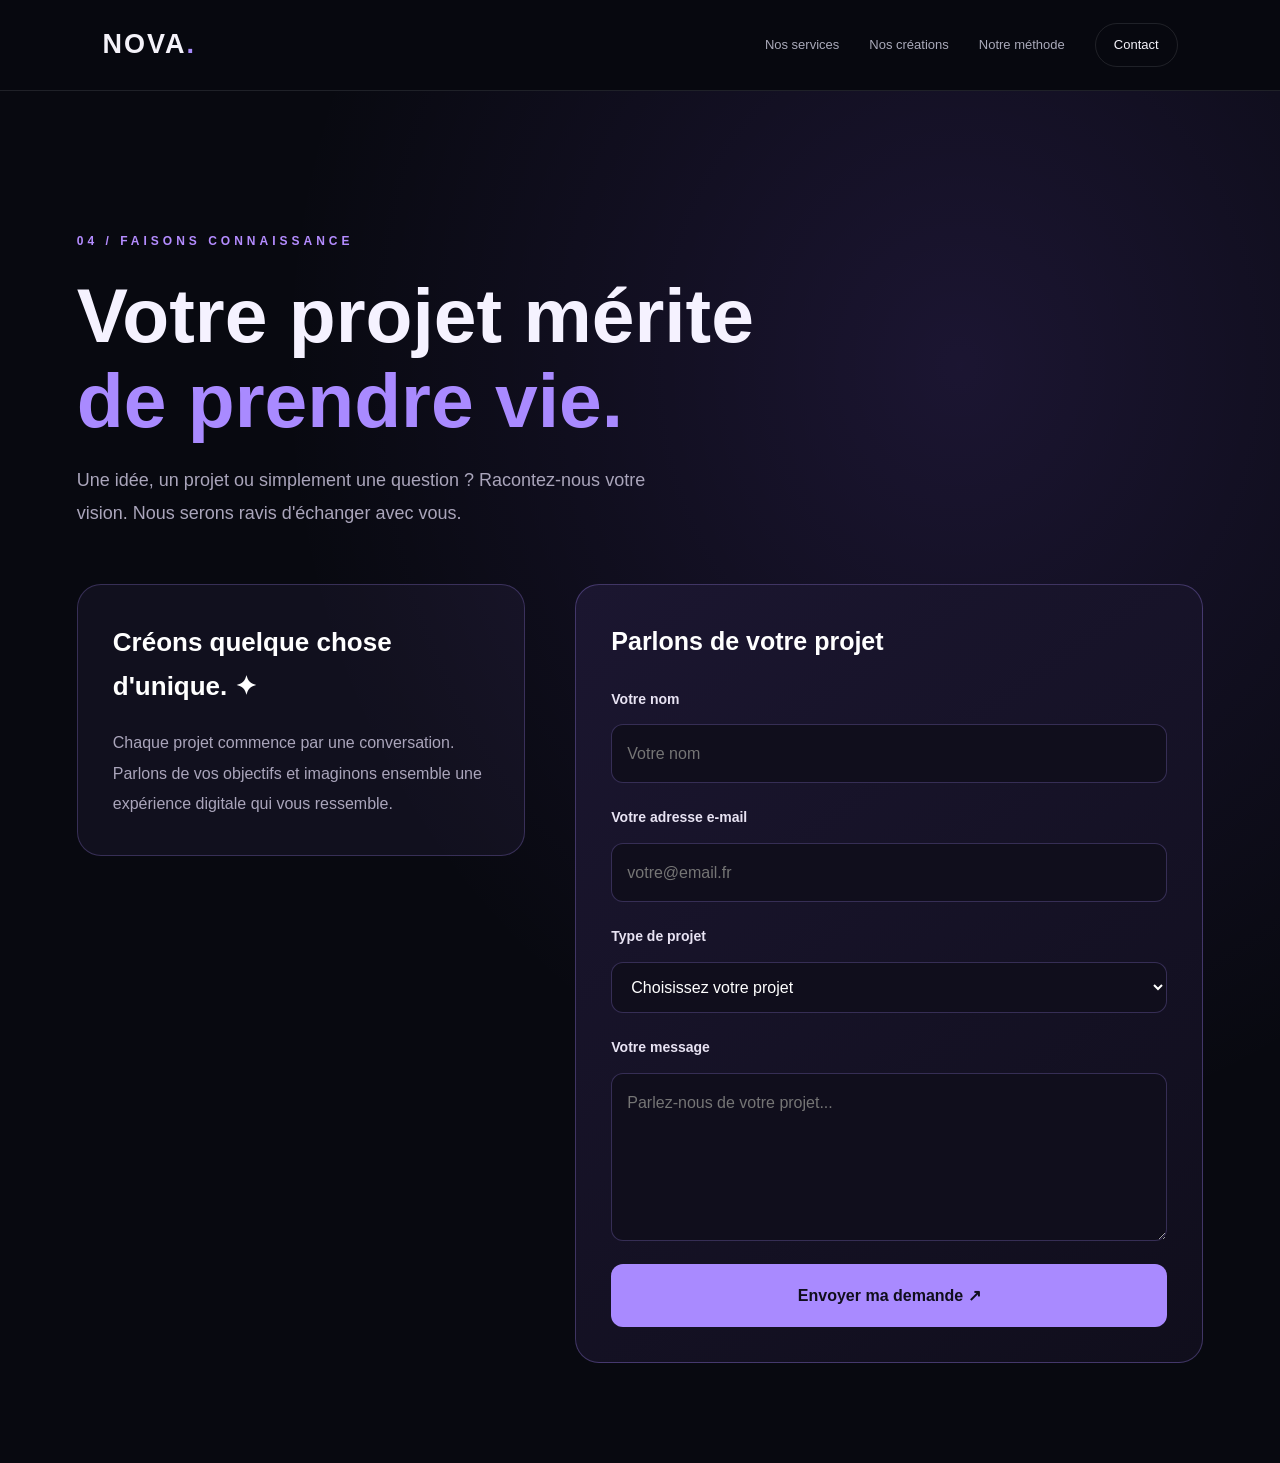
==== contact.html @ 932bc15a "Create contact.html" ====
<!DOCTYPE html>
<html lang="fr">
<head>
  <meta charset="UTF-8">
  <meta name="viewport" content="width=device-width, initial-scale=1.0">
  <title>Contact | NOVA STUDIO</title>
  <meta name="description" content="Parlons de votre projet web avec NOVA STUDIO.">
  <link rel="stylesheet" href="style.css">
  <style>
    .contact-page {
      min-height: 100vh;
      padding: 140px 6% 100px;
      background: radial-gradient(ellipse at 75% 20%, rgba(145, 95, 255, .14), transparent 50%);
    }
    .contact-page-inner {
      max-width: 1150px;
      margin: 0 auto;
    }
    .contact-page-tag {
      color: #b48cff;
      letter-spacing: 4px;
      font-size: 12px;
      font-weight: 700;
      text-transform: uppercase;
    }
    .contact-page h1 {
      color: #f5f2ff;
      font-size: clamp(42px, 6vw, 78px);
      line-height: 1.1;
      margin: 22px 0;
    }
    .contact-page h1 span { color: #a98aff; }
    .contact-page-intro {
      color: #aaa5bb;
      font-size: 18px;
      line-height: 1.8;
      max-width: 620px;
      margin-bottom: 55px;
    }
    .contact-page-grid {
      display: grid;
      grid-template-columns: 1fr 1.4fr;
      gap: 50px;
      align-items: start;
    }
    .contact-page-info {
      padding: 35px;
      border: 1px solid rgba(169, 138, 255, .25);
      border-radius: 24px;
      background: rgba(169, 138, 255, .06);
    }
    .contact-page-info h2 {
      color: #fff;
      font-size: 26px;
      margin-bottom: 20px;
    }
    .contact-page-info p {
      color: #aaa5bb;
      line-height: 1.9;
    }
    .contact-page-form {
      display: flex;
      flex-direction: column;
      gap: 13px;
      padding: 35px;
      border: 1px solid rgba(169, 138, 255, .3);
      border-radius: 24px;
      background: linear-gradient(145deg, #1b1630, #100e1c);
    }
    .contact-page-form h2 {
      color: #fff;
      font-size: 25px;
      margin-bottom: 12px;
    }
    .contact-page-form label {
      color: #e8e3f3;
      font-size: 14px;
      font-weight: 600;
    }
    .contact-page-form input,
    .contact-page-form select,
    .contact-page-form textarea {
      width: 100%;
      box-sizing: border-box;
      padding: 15px;
      border: 1px solid rgba(169, 138, 255, .25);
      border-radius: 12px;
      background: #100e1c;
      color: #fff;
      font: inherit;
      margin-bottom: 10px;
    }
    .contact-page-form input:focus,
    .contact-page-form select:focus,
    .contact-page-form textarea:focus {
      outline: none;
      border-color: #b48cff;
    }
    .contact-page-form button {
      padding: 18px;
      border: 0;
      border-radius: 12px;
      background: #a98aff;
      color: #100e1c;
      font: inherit;
      font-weight: 700;
      cursor: pointer;
      transition: transform .3s, box-shadow .3s;
    }
    .contact-page-form button:hover {
      transform: translateY(-3px);
      box-shadow: 0 12px 35px rgba(169, 138, 255, .35);
    }
    @media (max-width: 760px) {
      .contact-page { padding: 110px 5% 70px; }
      .contact-page-grid { grid-template-columns: 1fr; }
      .contact-page-info, .contact-page-form { padding: 25px; }
    }
  </style>
</head>
<body>

  <header class="header">
    <a href="index.html" class="logo">NOVA<span>.</span></a>
    <nav class="navigation">
      <a href="nos-services.html">Nos services</a>
      <a href="nos-creations.html">Nos créations</a>
      <a href="notre-methode.html">Notre méthode</a>
      <a href="contact.html" class="nav-cta">Contact</a>
    </nav>
  </header>

  <main class="contact-page">
    <div class="contact-page-inner">
      <p class="contact-page-tag">04 / FAISONS CONNAISSANCE</p>
      <h1>Votre projet mérite<br><span>de prendre vie.</span></h1>
      <p class="contact-page-intro">
        Une idée, un projet ou simplement une question ?
        Racontez-nous votre vision. Nous serons ravis
        d'échanger avec vous.
      </p>

      <div class="contact-page-grid">
        <div class="contact-page-info">
          <h2>Créons quelque chose d'unique. ✦</h2>
          <p>
            Chaque projet commence par une conversation.
            Parlons de vos objectifs et imaginons ensemble
            une expérience digitale qui vous ressemble.
          </p>
        </div>

        <form
          name="contact-nova"
          method="POST"
          action="/merci.html"
          data-netlify="true"
          netlify-honeypot="bot-field"
          class="contact-page-form"
        >
          <input type="hidden" name="form-name" value="contact-nova">

          <p hidden>
            <label>Ne pas remplir : <input name="bot-field"></label>
          </p>

          <h2>Parlons de votre projet</h2>

          <label for="nova-name">Votre nom</label>
          <input id="nova-name" type="text" name="nom"
                 placeholder="Votre nom" required>

          <label for="nova-email">Votre adresse e-mail</label>
          <input id="nova-email" type="email" name="email"
                 placeholder="votre@email.fr" required>

          <label for="nova-project">Type de projet</label>
          <select id="nova-project" name="type-projet" required>
            <option value="">Choisissez votre projet</option>
            <option value="Site vitrine">Site vitrine</option>
            <option value="Site e-commerce">Site e-commerce</option>
            <option value="Refonte de site">Refonte de site</option>
            <option value="Autre">Autre projet</option>
          </select>

          <label for="nova-message">Votre message</label>
          <textarea id="nova-message" name="message" rows="5"
                    placeholder="Parlez-nous de votre projet..."
                    required></textarea>

          <button type="submit">Envoyer ma demande ↗</button>
        </form>
      </div>
    </div>
  </main>

</body>
</html>
---- style.css ----
/* =====================================
   NOVA STUDIO — PREMIUM EXPERIENCE V2
===================================== */

:root {
  --background: #080910;
  --surface: #111321;
  --surface-light: #191b2d;
  --accent: #a78bfa;
  --accent-light: #c4b5fd;
  --text: #f5f3fa;
  --muted: #aaaaba;
  --border: rgba(255,255,255,0.10);
  --glow: rgba(167,139,250,0.25);
}

* {
  margin: 0;
  padding: 0;
  box-sizing: border-box;
}

html {
  scroll-behavior: smooth;
  scroll-padding-top: 90px;
}

body {
  background: var(--background);
  color: var(--text);
  font-family: Arial, sans-serif;
  line-height: 1.7;
  overflow-x: hidden;
}

a {
  color: inherit;
  text-decoration: none;
}

::selection {
  background: var(--accent);
  color: #080910;
}

/* NAVIGATION */

.header {
  position: sticky;
  top: 0;
  z-index: 100;
  display: flex;
  justify-content: space-between;
  align-items: center;
  padding: 22px 8%;
  background: rgba(8,9,16,0.85);
  backdrop-filter: blur(18px);
  border-bottom: 1px solid var(--border);
}

.logo {
  font-size: 27px;
  font-weight: 900;
  letter-spacing: 2px;
}

.logo span,
h2 span {
  color: var(--accent);
}

.navigation {
  display: flex;
  align-items: center;
  gap: 30px;
}

.navigation a {
  color: var(--muted);
  font-size: 13px;
  transition: color .3s;
}

.navigation a:hover {
  color: var(--accent);
}

.navigation .nav-cta {
  padding: 10px 18px;
  color: var(--text);
  border: 1px solid var(--border);
  border-radius: 30px;
}

.nav-cta span {
  color: var(--accent);
}

/* HERO */

.hero {
  position: relative;
  max-width: 1500px;
  min-height: 700px;
  margin: auto;
  padding: 120px 10%;
  display: grid;
  grid-template-columns: 1.2fr .8fr;
  align-items: center;
  gap: 40px;
  overflow: hidden;
}

.hero::before {
  content: "";
  position: absolute;
  width: 500px;
  height: 500px;
  top: 0;
  left: -200px;
  background: var(--glow);
  filter: blur(120px);
  border-radius: 50%;
  pointer-events: none;
}

.hero-content,
.hero-visual {
  position: relative;
  z-index: 1;
}

.tag {
  display: inline-flex;
  align-items: center;
  gap: 10px;
  color: var(--accent);
  font-size: 11px;
  font-weight: bold;
  letter-spacing: 4px;
  margin-bottom: 28px;
}

.status-dot {
  display: inline-block;
  width: 7px;
  height: 7px;
  background: var(--accent);
  border-radius: 50%;
  box-shadow: 0 0 15px var(--accent);
}

.hero h1 {
  max-width: 800px;
  font-size: clamp(48px, 6vw, 84px);
  line-height: 1.08;
  letter-spacing: -4px;
  margin-bottom: 30px;
}

.hero h1 span {
  display: block;
  color: var(--accent);
  text-shadow: 0 0 35px var(--glow);
}

.intro {
  max-width: 510px;
  color: var(--muted);
  font-size: 17px;
  margin-bottom: 35px;
}

.hero-actions {
  display: flex;
  align-items: center;
  flex-wrap: wrap;
  gap: 24px;
}

.button {
  display: inline-flex;
  align-items: center;
  gap: 15px;
  padding: 16px 25px;
  background: var(--accent);
  color: #111;
  border-radius: 7px;
  font-weight: bold;
  box-shadow: 0 0 25px var(--glow);
  transition: .3s;
}

.button:hover {
  transform: translateY(-4px);
  background: var(--accent-light);
  box-shadow: 0 0 40px var(--glow);
}

.secondary-link {
  display: inline-flex;
  align-items: center;
  justify-content: center;
  padding: 16px 25px;
  border: 1px solid rgba(168, 85, 247, 0.45);
  border-radius: 7px;
  background: rgba(168, 85, 247, 0.06);
  color: #ffffff;
  font-size: 13px;
  font-weight: bold;
  transition: .3s;
}

.secondary-link:hover {
  border-color: var(--accent);
  background: rgba(168, 85, 247, 0.15);
  transform: translateY(-4px);
}

.hero-bottom {
  display: flex;
  justify-content: space-between;
  gap: 15px;
  margin-top: 95px;
  color: #777787;
  font-size: 9px;
  letter-spacing: 2px;
}

/* VISUAL HERO */

.hero-visual {
  display: flex;
  align-items: center;
  justify-content: center;
  min-height: 400px;
}

.glow-orb {
  position: absolute;
  width: 330px;
  height: 330px;
  background: var(--accent);
  opacity: .18;
  filter: blur(100px);
  border-radius: 50%;
  animation: pulse 5s ease-in-out infinite;
}

.visual-card {
  position: relative;
  z-index: 1;
  width: 310px;
  height: 370px;
  padding: 25px;
  display: flex;
  flex-direction: column;
  justify-content: space-between;
  border: 1px solid rgba(196,181,253,.3);
  border-radius: 20px;
  background: linear-gradient(145deg,#222039,#10111e 65%);
  box-shadow: 0 30px 90px rgba(0,0,0,.5);
  transform: rotate(5deg);
  animation: float 6s ease-in-out infinite;
}

.visual-top,
.visual-bottom {
  display: flex;
  justify-content: space-between;
  color: var(--muted);
  font-size: 10px;
  letter-spacing: 2px;
}

.visual-symbol {
  text-align: center;
  color: var(--accent);
  font-size: 125px;
  font-weight: 900;
  text-shadow: 0 0 50px var(--glow);
}

.floating-label {
  position: absolute;
  right: -20px;
  bottom: 45px;
  z-index: 2;
  padding: 14px 18px;
  background: #191a2b;
  border: 1px solid var(--border);
  border-radius: 8px;
  font-size: 12px;
}

/* SECTIONS */

.section {
  padding: 110px 10%;
  border-top: 1px solid var(--border);
}

.section-heading {
  display: flex;
  justify-content: space-between;
  align-items: end;
  gap: 30px;
  margin-bottom: 50px;
}

.section-heading h2,
.about-section h2,
.contact-content h2 {
  font-size: clamp(38px,5vw,65px);
  line-height: 1.12;
  letter-spacing: -2px;
}

.section-heading > p {
  max-width: 380px;
  color: var(--muted);
}

/* SERVICE CARDS */

.services {
  display: grid;
  grid-template-columns: repeat(3,1fr);
  gap: 20px;
}

.service-card,
.method-card {
  position: relative;
  padding: 35px;
  min-height: 260px;
  background: linear-gradient(145deg,#17192a,#10111d);
  border: 1px solid var(--border);
  border-radius: 15px;
  overflow: hidden;
  transition: .35s;
}

.service-card:hover,
.method-card:hover {
  transform: translateY(-8px);
  border-color: var(--accent);
  box-shadow: 0 15px 50px rgba(167,139,250,.12);
}

.card-number {
  color: #777787;
  font-size: 11px;
}

.card-icon {
  margin: 25px 0;
  color: var(--accent);
  font-size: 30px;
}

.service-card h3,
.method-card h3 {
  margin-bottom: 12px;
  font-size: 21px;
}

.service-card p,
.method-card p {
  color: var(--muted);
  font-size: 14px;
}

.card-arrow {
  position: absolute;
  right: 30px;
  bottom: 28px;
  color: var(--accent);
  opacity: 0;
  transition: .3s;
}

.service-card:hover .card-arrow {
  opacity: 1;
}

/* PORTFOLIO */

.portfolio-grid {
  display: grid;
  grid-template-columns: repeat(2,1fr);
  gap: 25px;
}

.portfolio-card {
  background: var(--surface);
  border: 1px solid var(--border);
  border-radius: 15px;
  overflow: hidden;
  transition: .3s;
}

.portfolio-card:hover {
  transform: translateY(-6px);
  border-color: var(--accent);
}

.portfolio-art {
  min-height: 240px;
  display: grid;
  place-items: center;
  overflow: hidden;
}

.portfolio-large {
  grid-column: span 2;
}

.portfolio-large .portfolio-art {
  min-height: 350px;
}

.art-one {
  background: radial-gradient(circle at center,#514078,#171426 65%);
}

.art-two {
  background: linear-gradient(135deg,#29213e,#111321);
}

.art-three {
  background: radial-gradient(circle at 70% 30%,#57408a,#111321 70%);
}

.portfolio-art > span {
  color: rgba(255,255,255,.9);
  font-size: clamp(45px,9vw,100px);
  font-weight: 900;
  letter-spacing: -5px;
  text-align: center;
}

.portfolio-info {
  padding: 25px;
  display: flex;
  justify-content: space-between;
  gap: 15px;
}

.portfolio-info > div > span {
  color: var(--accent);
  font-size: 10px;
  letter-spacing: 2px;
}

.portfolio-info h3 {
  margin: 10px 0;
}

.portfolio-info p {
  color: var(--muted);
  font-size: 13px;
}

.portfolio-arrow {
  color: var(--accent);
  font-size: 22px;
}

/* METHOD */

.method-grid {
  display: grid;
  grid-template-columns: repeat(3,1fr);
  gap: 20px;
}

.method-card {
  min-height: 210px;
}

.method-card > span {
  color: var(--accent);
  font-size: 13px;
  display: block;
  margin-bottom: 30px;
}

/* ABOUT */

.about-section {
  padding: 120px 10%;
  border-top: 1px solid var(--border);
  display: grid;
  grid-template-columns: 1fr 1fr;
  gap: 70px;
  align-items: center;
  background: linear-gradient(110deg,#111321,#080910);
}

.about-content p {
  color: var(--muted);
  font-size: 18px;
  margin-bottom: 30px;
}

/* CONTACT */

.contact-section {
  position: relative;
  padding: 130px 10%;
  text-align: center;
  overflow: hidden;
  border-top: 1px solid var(--border);
}

.contact-content {
  position: relative;
  z-index: 1;
}

.contact-content h2 span {
  display: block;
  color: var(--accent);
  text-shadow: 0 0 35px var(--glow);
}

.contact-content p {
  color: var(--muted);
  margin: 25px auto 35px;
  max-width: 450px;
}

.contact-decoration {
  position: absolute;
  left: 50%;
  bottom: -110px;
  transform: translateX(-50%);
  font-size: 260px;
  font-weight: 900;
  color: rgba(167,139,250,.035);
  pointer-events: none;
}

/* FOOTER */

.footer {
  padding: 35px 8%;
  display: flex;
  justify-content: space-between;
  align-items: center;
  gap: 20px;
  border-top: 1px solid var(--border);
}

.footer p,
.back-top {
  color: var(--muted);
  font-size: 12px;
}

.back-top:hover {
  color: var(--accent);
}

/* ANIMATIONS */

.reveal {
  opacity: 0;
  transform: translateY(25px);
  transition: opacity .8s ease, transform .8s ease;
}

.reveal.visible {
  opacity: 1;
  transform: translateY(0);
}

@keyframes float {
  0%,100% { transform: translateY(0) rotate(5deg); }
  50% { transform: translateY(-15px) rotate(2deg); }
}

@keyframes pulse {
  0%,100% { transform: scale(1); opacity: .15; }
  50% { transform: scale(1.2); opacity: .25; }
}

/* ACCESSIBILITÉ */

@media (prefers-reduced-motion: reduce) {
  *, *::before, *::after {
    scroll-behavior: auto !important;
    animation-duration: .01ms !important;
    transition-duration: .01ms !important;
  }

  .reveal {
    opacity: 1;
    transform: none;
  }
}

/* RESPONSIVE */

@media (max-width: 900px) {
  .hero {
    grid-template-columns: 1fr;
    padding: 90px 8%;
  }

  .hero-visual {
    min-height: 350px;
  }

  .services,
  .method-grid {
    grid-template-columns: repeat(2,1fr);
  }

  .about-section {
    grid-template-columns: 1fr;
    gap: 30px;
  }
}

@media (max-width: 600px) {
  .header {
    padding: 18px 5%;
    flex-wrap: wrap;
    gap: 15px;
  }

  .navigation {
    gap: 13px;
    flex-wrap: wrap;
  }

  .navigation a {
    font-size: 11px;
  }

  .hero {
    padding: 75px 7%;
  }

  .hero h1 {
    letter-spacing: -2px;
  }

  .hero-bottom {
    margin-top: 55px;
    flex-direction: column;
  }

  .section,
  .about-section {
    padding: 75px 7%;
  }

  .section-heading {
    align-items: flex-start;
    flex-direction: column;
  }

  .services,
  .method-grid,
  .portfolio-grid {
    grid-template-columns: 1fr;
  }

  .portfolio-large {
    grid-column: span 1;
  }

  .portfolio-large .portfolio-art {
    min-height: 240px;
  }

  .visual-card {
    width: 250px;
    height: 310px;
  }

  .visual-symbol {
    font-size: 95px;
  }

  .floating-label {
    right: 0;
  }

  .footer {
    flex-direction: column;
    text-align: center;
  }

  .contact-section {
    padding: 90px 7%;
  }
}

/* FORMULAIRE DE CONTACT PREMIUM NOVA */

.nova-contact-form {
  width: 100%;
  max-width: 650px;
  margin: 50px auto 35px;
  padding: 36px;
  display: flex;
  flex-direction: column;
  gap: 14px;
  text-align: left;
  background: rgba(18, 18, 32, 0.78);
  border: 1px solid rgba(177, 145, 255, 0.25);
  border-radius: 24px;
  box-shadow: 0 20px 60px rgba(0, 0, 0, 0.25);
  box-sizing: border-box;
}

.nova-contact-form h3 {
  color: #ffffff;
  font-size: 26px;
  margin: 0 0 18px;
}

.nova-contact-form label {
  color: #e8e2f4;
  font-size: 14px;
  font-weight: 500;
  margin-top: 8px;
}

.nova-contact-form input,
.nova-contact-form select,
.nova-contact-form textarea {
  width: 100%;
  padding: 15px 17px;
  background: rgba(255, 255, 255, 0.05);
  border: 1px solid rgba(177, 145, 255, 0.25);
  border-radius: 12px;
  color: #ffffff;
  font: inherit;
  outline: none;
  box-sizing: border-box;
  transition: border-color 0.3s, box-shadow 0.3s;
}

.nova-contact-form input:focus,
.nova-contact-form select:focus,
.nova-contact-form textarea:focus {
  border-color: #b191ff;
  box-shadow: 0 0 0 3px rgba(177, 145, 255, 0.12);
}

.nova-contact-form input::placeholder,
.nova-contact-form textarea::placeholder {
  color: #9c98ad;
}

.nova-contact-form select option {
  background: #181527;
  color: #ffffff;
}

.nova-contact-form textarea {
  resize: vertical;
  min-height: 130px;
}

.nova-contact-form button {
  margin-top: 16px;
  padding: 17px 24px;
  border: none;
  border-radius: 12px;
  background: linear-gradient(135deg, #a77bff, #7852d9);
  color: #ffffff;
  font: inherit;
  font-weight: 700;
  cursor: pointer;
  transition: transform 0.3s, box-shadow 0.3s;
}

.nova-contact-form button:hover {
  transform: translateY(-3px);
  box-shadow: 0 10px 30px rgba(167, 123, 255, 0.3);
}

@media (max-width: 600px) {
  .nova-contact-form {
    padding: 24px 18px;
    margin-top: 35px;
  }

  .nova-contact-form h3 {
    font-size: 22px;
  }
}

/* NOVA STUDIO — Halo premium sur l'accueil */

.hero {
  position: relative;
  isolation: isolate;
}

.hero::before {
  content: "";
  position: absolute;
  top: 5%;
  left: -12%;
  width: 65%;
  height: 85%;
  background: radial-gradient(
    ellipse,
    rgba(160, 120, 255, 0.13) 0%,
    rgba(125, 80, 220, 0.06) 40%,
    transparent 72%
  );
  filter: blur(35px);
  pointer-events: none;
  z-index: -1;
}

/* NOVA STUDIO — Effet premium du bouton d'accueil */

.hero-actions .button {
  transition: transform 0.3s ease,
              box-shadow 0.3s ease,
              filter 0.3s ease;
}

.hero-actions .button:hover {
  transform: translateY(-4px);
  box-shadow: 0 12px 35px rgba(168, 132, 255, 0.4);
  filter: brightness(1.08);
}

.hero-actions .button:active {
  transform: translateY(-1px);
}


/* NOVA STUDIO — Deuxième bouton de l'accueil */

.hero-actions a.secondary-link {
  display: inline-flex;
  align-items: center;
  justify-content: center;
  padding: 18px 28px;
  border: 1px solid rgba(168, 132, 255, 0.55);
  border-radius: 12px;
  background: rgba(168, 132, 255, 0.10);
  color: #f5f0ff;
  font-weight: 600;
  text-decoration: none;
  transition: transform 0.3s ease,
              background 0.3s ease,
              box-shadow 0.3s ease;
}

.hero-actions a.secondary-link:hover {
  transform: translateY(-4px);
  background: rgba(168, 132, 255, 0.20);
  box-shadow: 0 12px 35px rgba(168, 132, 255, 0.20);
}
/* NOVA STUDIO — Nouveau design des services */

.services .service-card {
  border-radius: 28px;
  border: 1px solid rgba(168, 132, 255, 0.25);
  background:
    radial-gradient(
      circle at 50% 15%,
      rgba(137, 70, 255, 0.13),
      transparent 65%
    ),
    linear-gradient(145deg, #19162b, #100e1d);

  box-shadow: 0 15px 45px rgba(0, 0, 0, 0.18);

  transition:
    transform 0.35s ease,
    border-color 0.35s ease,
    box-shadow 0.35s ease;
}

.services .service-card:hover {
  transform: translateY(-8px);
  border-color: #b58aff;
  box-shadow:
    0 18px 55px rgba(126, 58, 242, 0.22),
    0 0 25px rgba(168, 132, 255, 0.12);
}
/* NOVA STUDIO — Illustrations des services */

.services .service-card .card-icon:has(img) {
  width: 100%;
  height: 170px;
  display: flex;
  align-items: center;
  justify-content: center;
  background: transparent;
  box-shadow: none;
}

.services .service-card .card-icon img {
  display: block;
  max-width: 100%;
  width: 210px;
  height: 160px;
  object-fit: contain;
  filter: drop-shadow(0 10px 22px rgba(151, 85, 255, 0.25));
}

/* NOVA STUDIO — Nouvelle accroche */

.hero-title {
    display: flex;
    flex-direction: column;
    gap: 4px;
    color: #FFFFFF;
    font-size: clamp(42px, 6vw, 76px);
    font-weight: 700;
    line-height: 1.08;
    letter-spacing: -2.5px;
    margin-bottom: 18px;
}

.hero-title span {
    display: block;
}

.hero-title .hero-title-accent {
    color: #A78BFA;
}

.hero-tagline {
    color: #D4D4DC;
    font-size: 20px;
    font-weight: 500;
    margin-bottom: 18px;
}

@media (max-width: 600px) {
    .hero-title {
        font-size: 43px;
        letter-spacing: -1.5px;
    }

    .hero-tagline {
        font-size: 17px;
    }
}

/* Correction de l'accroche NOVA STUDIO */

.hero-content .hero-title span {
    color: #FFFFFF !important;
    font-size: clamp(42px, 6vw, 76px) !important;
    line-height: 1.08;
}

.hero-content .hero-title span.hero-title-accent {
    color: #A78BFA !important;
}

.hero-content .hero-tagline {
    color: #D4D4DC !important;
    font-size: 24px !important;
    font-weight: 500;
    line-height: 1.4;
    margin-top: 12px;
    margin-bottom: 22px;
}

@media (max-width: 600px) {
    .hero-content .hero-tagline {
        font-size: 19px !important;
    }
}
/* NOVA STUDIO — Badges premium des services */

.services .service-card .card-number {
  display: inline-flex;
  align-items: center;
  justify-content: center;
  padding: 8px 17px;
  border-radius: 50px;
  background: linear-gradient(
    135deg,
    rgba(168, 132, 255, 0.28),
    rgba(112, 46, 205, 0.35)
  );
  border: 1px solid rgba(190, 155, 255, 0.35);
  color: #f5efff;
  font-size: 14px;
  font-weight: 700;
  box-shadow: 0 4px 18px rgba(145, 75, 255, 0.15);
}
/* NOVA STUDIO — Masquer les flèches inutiles */
.services .service-card .card-arrow {
  display: none;
}
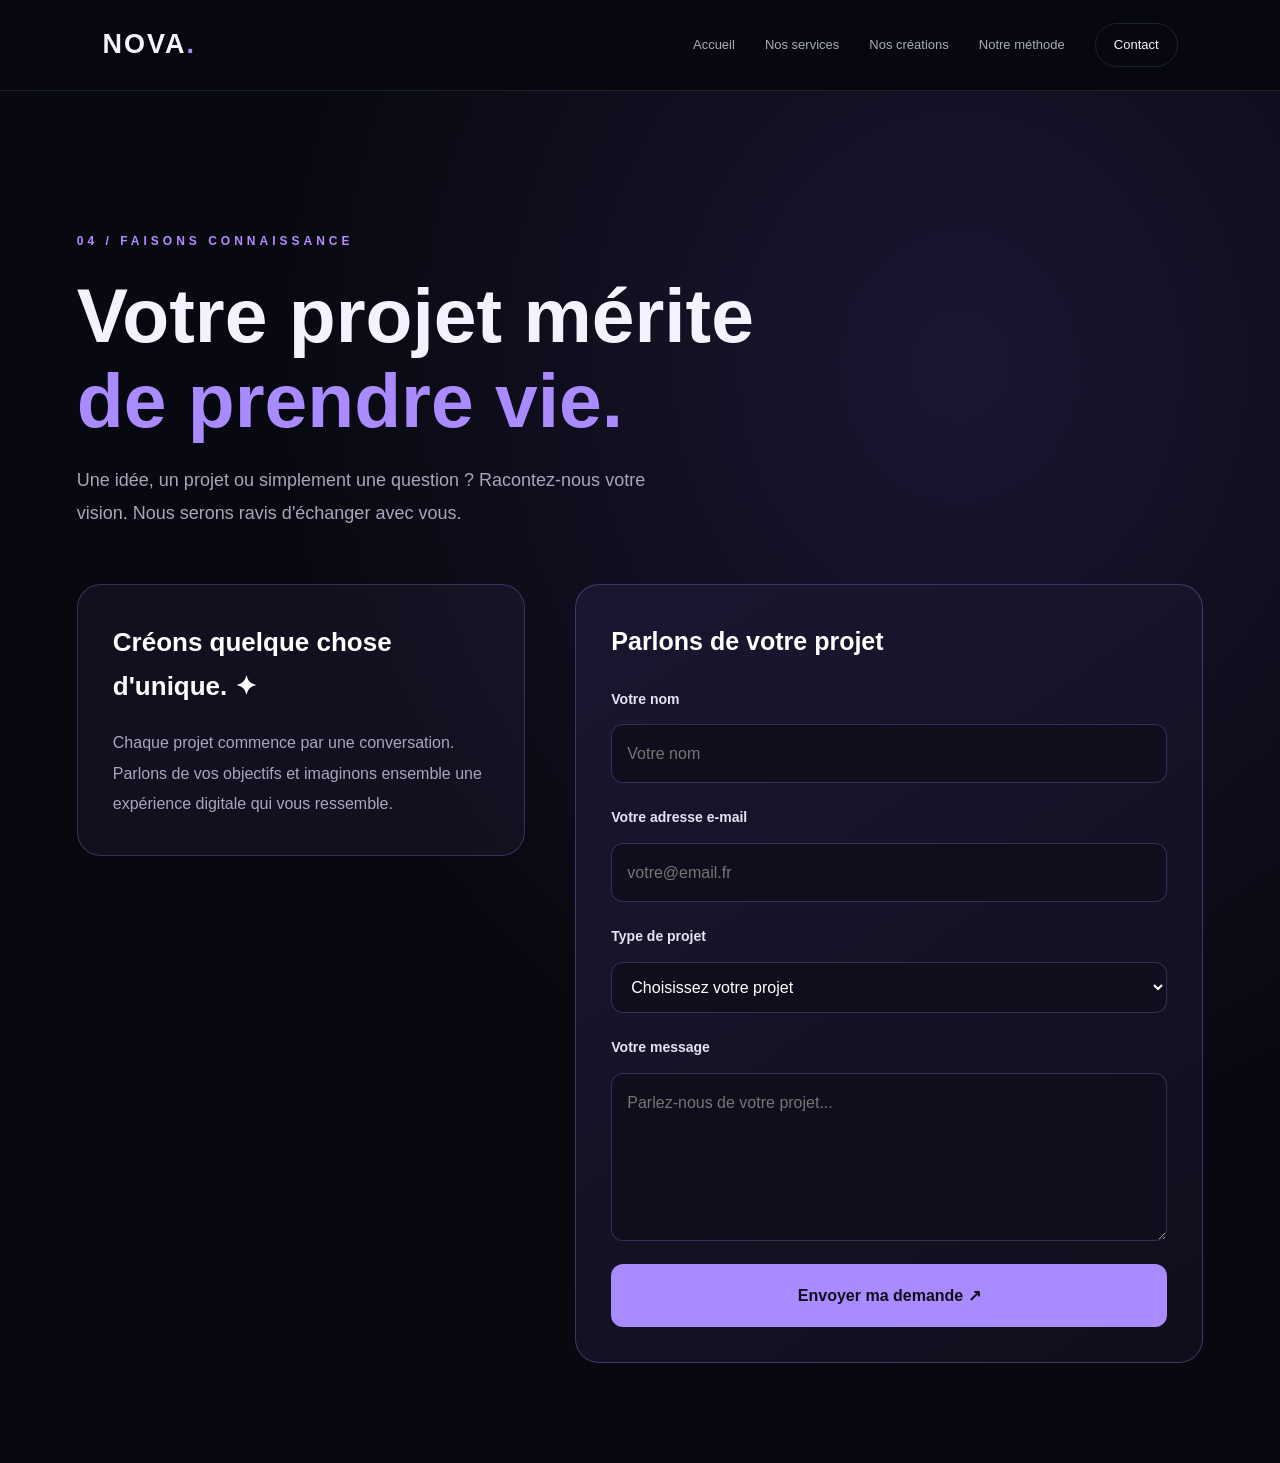
==== commit 4f6e1707: "Update contact.html" ====
--- a/contact.html
+++ b/contact.html
@@ -123,12 +123,13 @@
 
   <header class="header">
     <a href="index.html" class="logo">NOVA<span>.</span></a>
-    <nav class="navigation">
-      <a href="nos-services.html">Nos services</a>
-      <a href="nos-creations.html">Nos créations</a>
-      <a href="notre-methode.html">Notre méthode</a>
-      <a href="contact.html" class="nav-cta">Contact</a>
-    </nav>
+   <nav class="navigation">
+  <a href="index.html">Accueil</a>
+  <a href="nos-services.html">Nos services</a>
+  <a href="nos-creations.html">Nos créations</a>
+  <a href="notre-methode.html">Notre méthode</a>
+  <a href="contact.html" class="nav-cta">Contact</a>
+</nav>
   </header>
 
   <main class="contact-page">
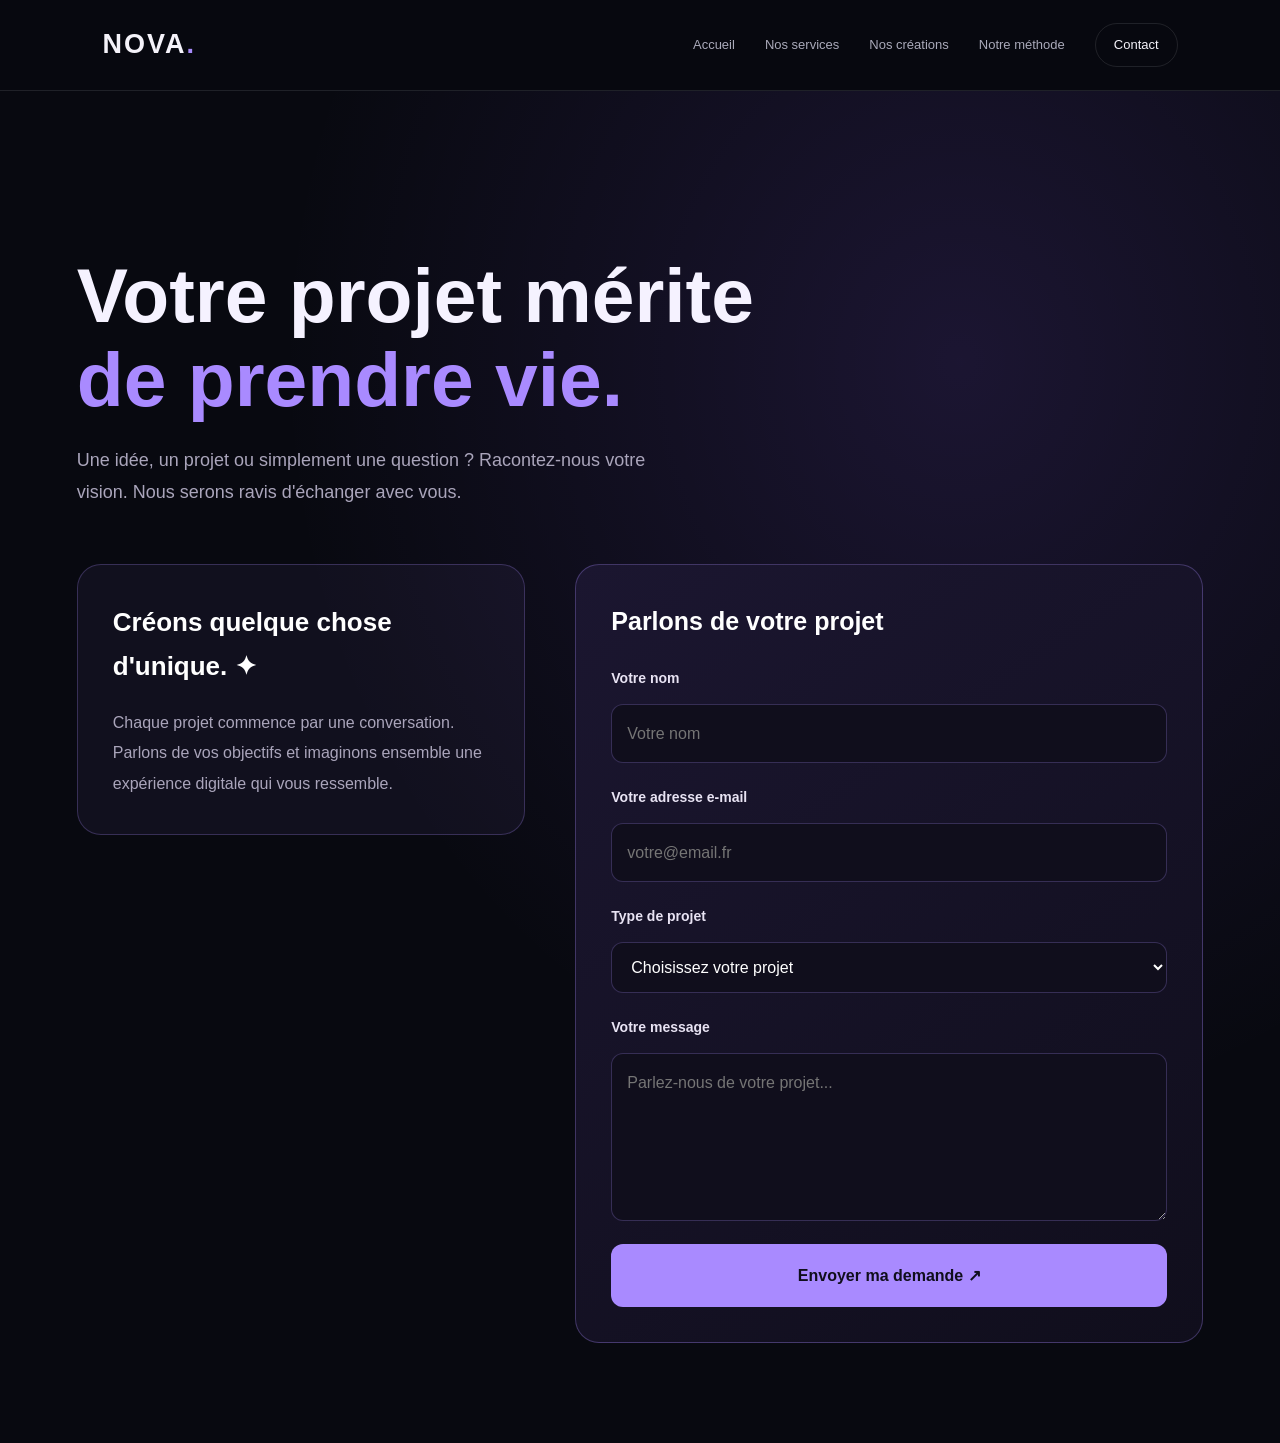
==== commit e06f5664: "Update contact.html" ====
--- a/contact.html
+++ b/contact.html
@@ -134,7 +134,6 @@
 
   <main class="contact-page">
     <div class="contact-page-inner">
-      <p class="contact-page-tag">04 / FAISONS CONNAISSANCE</p>
       <h1>Votre projet mérite<br><span>de prendre vie.</span></h1>
       <p class="contact-page-intro">
         Une idée, un projet ou simplement une question ?
--- a/style.css
+++ b/style.css
@@ -1003,3 +1003,138 @@
 .services .service-card .card-arrow {
   display: none;
 }
+
+
+
+/* ==========================================
+   NOVA STUDIO — ACCUEIL PREMIUM
+   ========================================== */
+
+/* Ambiance profonde et halos violets */
+.hero {
+  position: relative;
+  isolation: isolate;
+  overflow: hidden;
+  min-height: 88vh;
+  background:
+    radial-gradient(
+      ellipse at 78% 42%,
+      rgba(123, 65, 245, 0.17),
+      transparent 48%
+    ),
+    radial-gradient(
+      ellipse at 18% 78%,
+      rgba(92, 52, 185, 0.10),
+      transparent 48%
+    ),
+    #080910;
+}
+
+/* Halo décoratif */
+.hero::before {
+  content: "";
+  position: absolute;
+  width: 480px;
+  height: 480px;
+  top: 12%;
+  right: 3%;
+  border-radius: 50%;
+  background: rgba(145, 91, 255, 0.13);
+  filter: blur(110px);
+  pointer-events: none;
+  z-index: -1;
+}
+
+/* Titre plus affirmé */
+.hero .hero-title {
+  letter-spacing: -0.045em;
+  line-height: 1.08;
+  text-wrap: balance;
+}
+
+.hero .hero-title-accent {
+  background: linear-gradient(
+    110deg,
+    #f0e8ff 0%,
+    #bd9aff 45%,
+    #8e62f5 100%
+  );
+  -webkit-background-clip: text;
+  background-clip: text;
+  -webkit-text-fill-color: transparent;
+}
+
+/* Texte d'introduction */
+.hero .intro {
+  color: #b9b4c8;
+  line-height: 1.85;
+}
+
+/* Bouton principal */
+.hero .button {
+  border-radius: 14px;
+  box-shadow: 0 10px 35px rgba(130, 80, 255, 0.20);
+  transition:
+    transform 0.3s ease,
+    box-shadow 0.3s ease;
+}
+
+.hero .button:hover {
+  transform: translateY(-4px);
+  box-shadow: 0 16px 45px rgba(145, 91, 255, 0.35);
+}
+
+/* Lien secondaire */
+.hero .secondary-link {
+  transition: transform 0.3s ease, color 0.3s ease;
+}
+
+.hero .secondary-link:hover {
+  transform: translateY(-3px);
+  color: #d8c6ff;
+}
+
+/* Visuel NOVA */
+.hero .visual-card {
+  border: 1px solid rgba(185, 150, 255, 0.30);
+  box-shadow:
+    0 25px 75px rgba(0, 0, 0, 0.40),
+    0 0 65px rgba(132, 75, 255, 0.15);
+  transition:
+    transform 0.5s ease,
+    box-shadow 0.5s ease;
+}
+
+.hero .visual-card:hover {
+  transform: translateY(-8px);
+  box-shadow:
+    0 35px 85px rgba(0, 0, 0, 0.50),
+    0 0 90px rgba(132, 75, 255, 0.25);
+}
+
+/* Adaptation mobile */
+@media (max-width: 768px) {
+  .hero {
+    min-height: auto;
+  }
+
+  .hero::before {
+    width: 280px;
+    height: 280px;
+    right: -80px;
+    top: 20%;
+  }
+
+  .hero .hero-title {
+    letter-spacing: -0.025em;
+  }
+}
+
+/* Respect des préférences d'animation */
+@media (prefers-reduced-motion: reduce) {
+  .hero .button,
+  .hero .secondary-link,
+  .hero .visual-card {
+    transition: none;
+  }
+}
